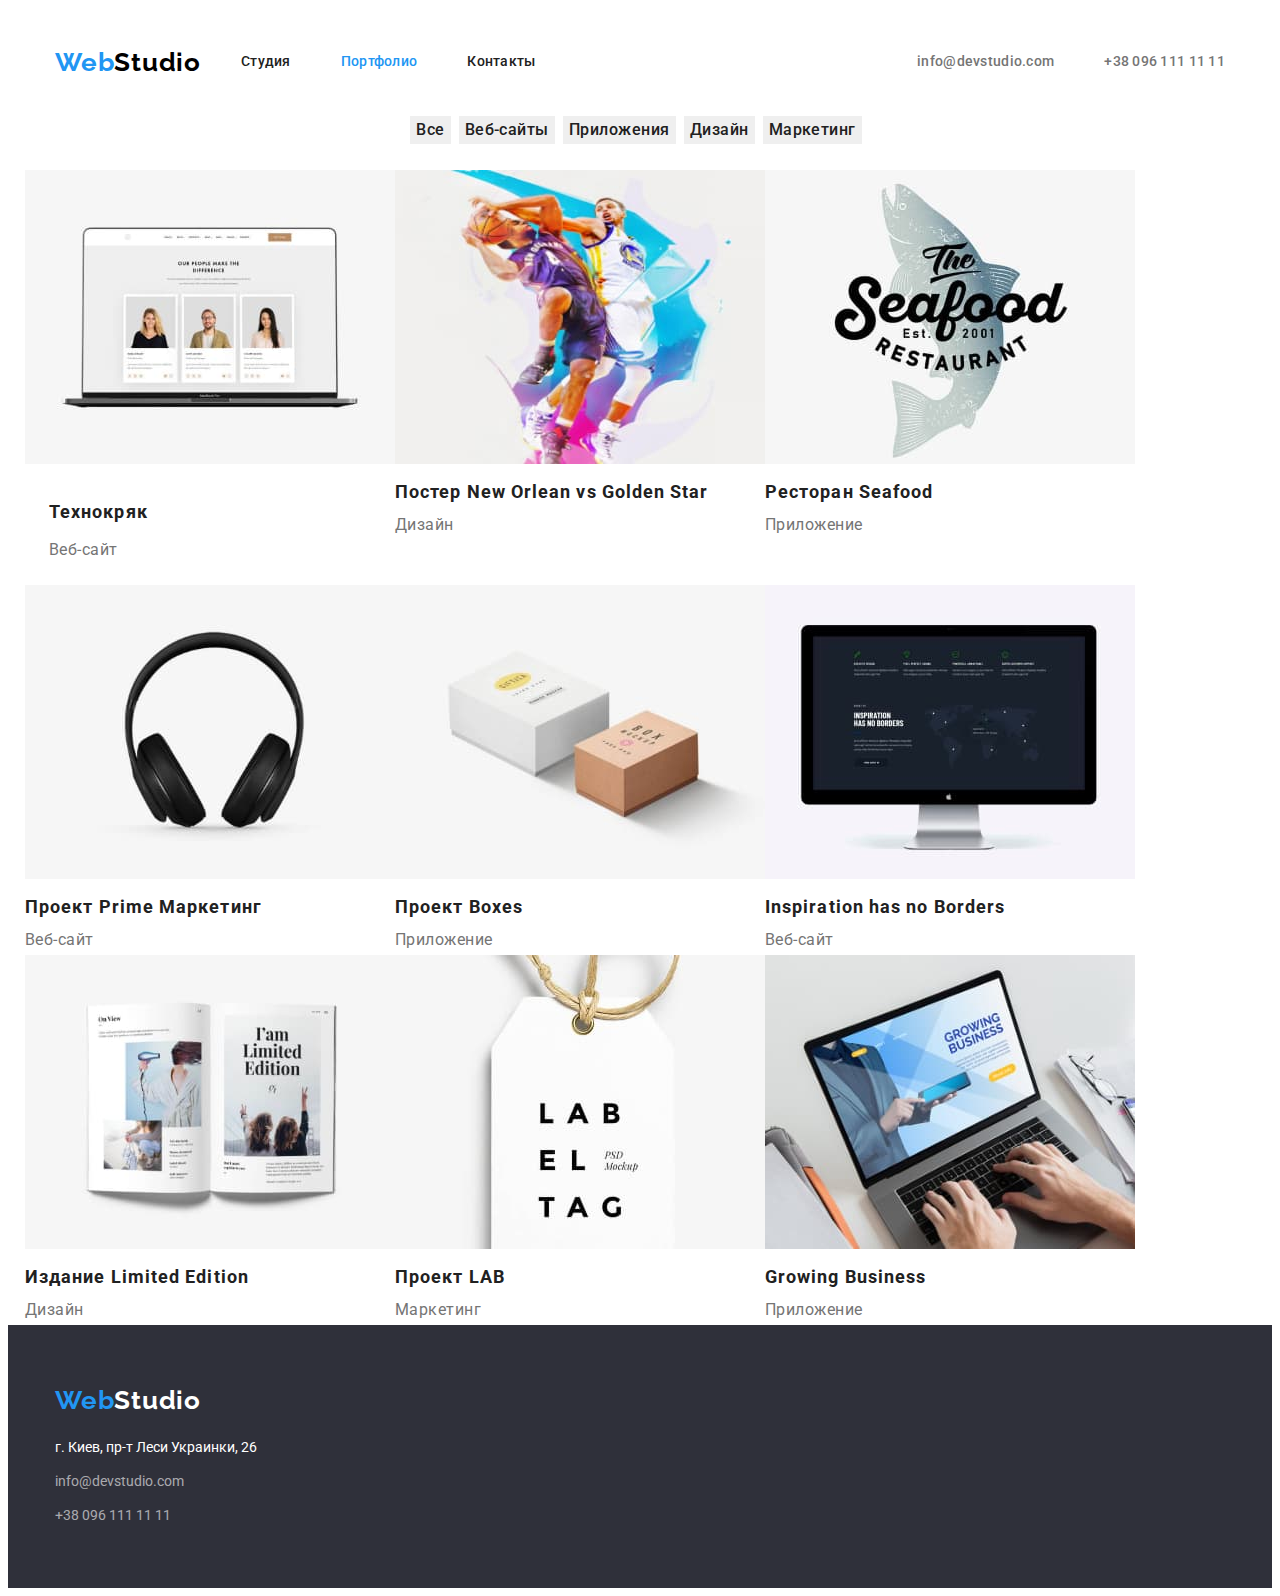
==== portfolio.html @ 3d4d3a55 "#3" ====
<!DOCTYPE html>
<html lang="ru">
  <head>
    <meta charset="UTF-8" />
    <meta http-equiv="X-UA-Compatible" content="IE=edge" />
    <meta name="viewport" content="width=device-width, initial-scale=1.0" />
    <title>Портфолио</title>
    <link
      rel="stylesheet"
      href="https://cdnjs.cloudflare.com/ajax/libs/modern-normalize/1.1.0/modern-normalize.min.css"
      integrity="sha512-wpPYUAdjBVSE4KJnH1VR1HeZfpl1ub8YT/NKx4PuQ5NmX2tKuGu6U/JRp5y+Y8XG2tV+wKQpNHVUX03MfMFn9Q=="
      crossorigin="anonymous"
      referrerpolicy="no-referrer"
    />
    <link rel="stylesheet" type="text/css" href="./css/styles.css" />
    <link
      href="https://fonts.googleapis.com/css2?family=Raleway:wght@700&family=Roboto:wght@400;500;700;900&display=swap"
      rel="stylesheet"
    />
    <link
      href="https://fonts.googleapis.com/css2?family=Raleway:wght@700&display=swap"
      rel="stylesheet"
    />
  </head>
  <body class="design-list body-fonts">
    <header class="roof">
      <div class="container f-lab">
        <a lang="en" class="logo" href="./index.html"
          >Web<span class="studio-black">Studio</span>
        </a>

        <nav class="site-nav">
          <ul class="design-nav">
            <li>
              <a class="design-nav-top link-hi" href="index.html">Студия</a>
            </li>
            <li class="current-link">
              <a class="design-nav-top link-hi" href="./portfolio.html"
                >Портфолио</a
              >
            </li>
            <li>
              <a class="design-nav-top link-hi" href="">Контакты</a>
            </li>
          </ul>
        </nav>
        <div class="site-nav-right">
          <ul class="f-lab">
            <li>
              <a href="mailto:info@devstudio.com">info@devstudio.com</a>
            </li>
            <li>
              <a class="site-nav-right-tel" href="tel:+380961111111"
                >+38 096 111 11 11</a
              >
            </li>
          </ul>
        </div>
      </div>
    </header>
    <main>
      <h1 hidden>Портфолио</h1>
      <section>
        <h2 hidden>Каталог</h2>
        <ul class="btn-filters filters-position">
          <li>
            <button class="btn-dist" type="button">Все</button>
          </li>
          <li>
            <button class="btn-dist" type="button">Веб-сайты</button>
          </li>
          <li>
            <button class="btn-dist" type="button">Приложения</button>
          </li>
          <li>
            <button class="btn-dist" type="button">Дизайн</button>
          </li>
          <li>
            <button class="btn-dist" type="button">Маркетинг</button>
          </li>
        </ul>
        <div class="container">
          <ul class="portfolio-main portfolio-links portfolio-f-set">
            <li class="portfolio-f-item">
              <article class="card">
                <div class="card-thumb-design">
                  <a href=""
                    ><img
                      src="./images/imgkryak.jpg"
                      alt="Технокряк"
                      width="370"
                      height="294"
                    />
                  </a>
                </div>
                <div class="card-content">
                  <h3 class="card-head">Технокряк</h3>
                  <p class="card-about"><a href="">Веб-сайт</a></p>
                </div>
              </article>
            </li>
            <li class="portfolio-f-item">
              <a href=""
                ><img
                  src="./images/poster.jpg"
                  alt="Постер"
                  width="370"
                  height="294"
                />
              </a>
              <h3>Постер New Orlean vs Golden Star</h3>
              <p><a href="">Дизайн</a></p>
            </li>
            <li class="portfolio-f-item">
              <a href=""
                ><img
                  src="./images/restourant.jpg"
                  alt="Ресторан СиФуд"
                  width="370"
                  height="294"
                />
              </a>
              <h3>Ресторан Seafood</h3>
              <p><a href="">Приложение</a></p>
            </li>
            <li class="portfolio-f-item">
              <a href=""
                ><img
                  src="./images/prime.jpg"
                  alt="Проект прайм"
                  width="370"
                  height="294"
                />
              </a>
              <h3>Проект Prime Маркетинг</h3>
              <p><a href="">Веб-сайт</a></p>
            </li>
            <li class="portfolio-f-item">
              <a href=""
                ><img
                  src="./images/appboxes.jpg"
                  alt="Проект боксес"
                  width="370"
                  height="294"
                />
              </a>
              <h3>Проект Boxes</h3>
              <p><a href="">Приложение</a></p>
            </li>
            <li class="portfolio-f-item">
              <a href=""
                ><img
                  src="./images/website.jpg"
                  alt="Вебсайт"
                  width="370"
                  height="294"
                />
              </a>
              <h3>Inspiration has no Borders</h3>
              <p><a href="">Веб-сайт</a></p>
            </li>
            <li class="portfolio-f-item">
              <a href=""
                ><img
                  src="./images/designle.jpg"
                  alt="Издание"
                  width="370"
                  height="294"
                />
              </a>
              <h3>Издание Limited Edition</h3>
              <p><a href="">Дизайн</a></p>
            </li>
            <li class="portfolio-f-item">
              <a href=""
                ><img
                  src="./images/lab.jpg"
                  alt="Проект лаб"
                  width="370"
                  height="294"
                />
              </a>
              <h3>Проект LAB</h3>
              <p><a href="">Маркетинг</a></p>
            </li>
            <li class="portfolio-f-item">
              <a href=""
                ><img
                  src="./images/grow.jpg"
                  alt="Приложение"
                  width="370"
                  height="294"
                />
              </a>
              <h3>Growing Business</h3>
              <p><a href="">Приложение</a></p>
            </li>
          </ul>
        </div>
      </section>
    </main>
    <footer class="footer">
      <div class="container">
        <div class="logo-f" lang="en">
          <a class="logo" href="./index.html"
            >Web<span class="studio-white">Studio</span></a
          >
        </div>
        <div class="adress-link">
          <address>
            <a href="" target="_blank" rel="noopener noreferrer"
              >г. Киев, пр-т Леси Украинки, 26</a
            >
          </address>
          <div class="email-tel">
            <a href="mailto:info@devstudio.com">info@devstudio.com</a>
            <a href="tel:+380961111111">+38 096 111 11 11</a>
          </div>
        </div>
      </div>
    </footer>
  </body>
</html>
---- css/styles.css ----
/*Var*/
:root{--b-color: #2196F3;
--f-color: #2F303A;
--gr-color: #757575;
--indent: 30px;}
/*common*/
/*сброс стилей*/

*,
*::before,
*::after {
box-sizing: border-box;}
    h1,
    h2,
    h3,
    h4,
    p
    {margin: 0;}
    
.img{display:block;
max-width:100%;
height: auto;}

.container {
    
    width: 1200px;
    
    padding-left: 15px;
    padding-right: 15px;
    margin: 0 auto;
}


/*.section-wide-footer{
    display:block;
    margin-top: 0;
    margin-bottom: 0;
    width: 1600px;
background-color: var (--f-color);
}*/

.visually-hidden {
position: absolute;
width: 1px;
height: 1px;
margin: -1px;
border: 0;
padding: 0;
white-space: nowrap;
clip-path: inset(100%);
clip: rect(0 0 0 0);
overflow: hidden;
    }

/*Main*/
.f-lab{
    display:flex;
    margin: 0 auto;
    align-items: center;
}

.roof {
    background: #FFFFFF;
    font-family: Roboto;
    font-size: 14px;
    font-weight: 500;
    line-height: 1.14;
    letter-spacing: 0.02em;
    text-align: left; /*?*/
    
}

.design-list li {
    margin: 0;
    padding: 0;
    list-style-type: none;
}
.design-nav{
    display:flex;
    
    }
.design-nav-top {
    margin-right: 50px;
    margin-bottom: 0px;
} 
.design-nav-top a:last-child {
    margin-right: 0px;}

.link-hi{
    display:block;
    padding-top: 32px;
    padding-bottom: 32px;
}
.site-nav a {

    color: #212121;
    text-decoration: none;
}

.site-nav a:hover,
.site-nav a:focus {
    color: var(--b-color);
    text-decoration: none;
}


.site-nav-right a {
    color: var(--gr-color);
    text-decoration: none;
}

.site-nav-right a:hover,
.site-nav-right a:focus {
    color: #2196F3;
    text-decoration: none;
}

.site-nav-right{
margin-left: auto;
margin-right: 0;
}/*?*/
.site-nav-right-tel{
    margin-left:50px;
}
.current-link a {
    color: var(--b-color);
}

.site-nav {
    display: flex;
    }

.logo {
    
    
    margin-right: 0;
    margin-left: 0;

    text-decoration: none;
    font-family: 'Raleway';
    font-style: normal;
    font-weight: 700;
    font-size: 26px;
    line-height: 1.19;
    letter-spacing: 0.03em;
    color: #2196F3;
}

.studio-black {
    color: #000;
}

.studio-white {
    color: #ffffff;
}

.body-fonts {
    font-family: 'Roboto';
    font-weight: 400;
    color: var(--gr-color);
}

.hero {
    display:block;
    margin-top: 0 auto;
    margin-bottom: 0 auto;
    width: 1600px;
    background-color: var(--f-color);
    
    color: #FFFFFF;
    font-style: normal;
    font-weight: 900;
    font-size: 44px;
    line-height: 1.36;
    text-align: center;
    letter-spacing: 0.06em;
    text-transform: uppercase
    }

.btn {
    
    margin-top: 0;
    margin-bottom: 0;
    min-width: 200px;
    height: 50px;
    box-shadow: 0px 4px 4px rgba(0, 0, 0, 0.15);
    border-radius: 4px;
    padding: 10px 32px;
    border-color: transparent;

    background-color: var(--b-color);
    font-family: 'Roboto';
    font-style: normal;
    font-weight: 700;
    font-size: 16px;
    line-height: 1.88;
    align-items: center;
    text-align: center;
    
    letter-spacing: 0.06em;
    color: #FFFFFF;
    
}


.benefits-f{
    display:flex;
    padding-left: 0;
    padding-top:94px;
    justify-content:space-between;
}
.benefits.item{
    margin-left:0;
    margin-right:30px;
}
.benefits h3 {
    color: #212121;
    font-style: normal;
    font-weight: 700;
    font-size: 14px;
    line-height: 1.14;
    letter-spacing: 0.03em;
    text-transform: uppercase;
}

.benefits-main p {
    font-style: normal;
    font-size: 14px;
    line-height: 1.71;
    letter-spacing: 0.03em;
    color: var(--gr-color);
}
.prgrf {
    margin-left: 0;
    display: block;
    width: 270px;}
    





/*setka*/
/*.work-list{
    --items:3;
    --indent:30px;
}
.work-f{
    display: flex;
    flex-wrap: wrap;
    margin: calc (-1 * var (--indent) / 2);
}
.work-f-item{
    flex-basis: calc (100% - var (--indent) * var (--items) / var (--items));
    margin: calc (var (--indent) / 2);

}*/
.work-f{display:flex;

padding-bottom: 94px;
border-bottom: 1px solid #E5E5E5;;
}
.work-f-item{
 margin-right: 30px;
}
.work-f:last-child {
    margin-right: 0;
}
.work2 {
    display:block;
    padding-top:94px;
    padding-bottom: 50px;
    margin-left: 0 auto;
    margin-right: 0 auto;
    
    
    
    
    font-style: normal;
    font-weight: 700;
    font-size: 36px;
    line-height: 1.16;
    text-align: center;
    letter-spacing: 0.03em;
    color: #212121;
}

.work3 h3 {
    font-style: normal;
    font-weight: 500;
    font-size: 16px;
    line-height: 1.19;
    text-align: center;
    letter-spacing: 0.03em;
    color: #212121;
}
.personal-hdr{
    display: block;
        padding-top: 94px;
        padding-bottom: 50px;
        min-width: 264px;
        margin-left: auto;
        margin-right: auto;
}
.personal{
    display:flex;
    padding-left: 0;
    padding-right: 30px;
    padding-bottom: 94px;
    margin:0;
}
.personal-item{
    display:block;
    padding-bottom: 108;
    
        background: #FFFFFF;
        /* material shadow v1 */
    
        box-shadow: 0px 1px 3px rgba(0, 0, 0, 0.12), 0px 1px 1px rgba(0, 0, 0, 0.14), 0px 2px 1px rgba(0, 0, 0, 0.2);
        border-radius: 0px 0px 4px 4px;
}
.personal-item:not(:last-child){
    margin-right: 30px;
}
.personal-name{
    display:block;
    
    padding-bottom: 10px;
    padding-left: auto;
    padding-right: auto;
}
.personal-position{
    display: block;
        
        padding-bottom: 30px;
        padding-left: auto;
        padding-right: auto;
}
.personal-img{
    display:block;
padding-bottom: 30px;
}
.position p {
    font-style: normal;
    font-size: 16px;
    line-height: 1.19;
    text-align: center;
    letter-spacing: 0.03em;
    color: var(--gr-color);
}

.footer {

    background-color: var(--f-color);
}
.design-footer{
    display:block;
}
.logo-f{
    padding-top: 60px;
    padding-bottom: 20px;
}
.adress-link a {
    display: block;
    padding-bottom: 10px;


    color: #FFFFFF;
    text-decoration: none;
    font-family: 'Roboto';
    font-style: normal;
    font-size: 14px;
    line-height: 1.71;
}
.adress-link a:nth-child(2){
    padding-bottom: 60px;
}

.adress-link a:hover {
    color: var(--b-color);
}

.email-tel a {
    color: rgba(255, 255, 255, 0.6);
}

/*Portfolio*/
/*Filters*/
.filters-position{
    display:flex;
    justify-content:center;
    margin:0;
    padding:0;
    padding-bottom: 56px;
}
.filters-position:last-child{
    margin-right:0;
}
.btn-dist{
    margin-right: 8px;
margin-bottom: 0px;
}
.btn-filters button {
    color: #212121;
    font-family: 'Roboto';
    font-style: normal;
    font-weight: 500;
    font-size: 16px;
    line-height: 1.62;
    text-align: center;
    letter-spacing: 0.03em;
    text-decoration: none;
    border: none;
}

.btn-filters button:hover,
.btn-filters a:focus {
    background-color: var(--b-color);
    color: #ffffff;
    cursor: pointer;
}

/*.portfolio-f-set{
    --items: 3;
    --indent: 30px;
    display:flex;
    flex-wrap: wrap;
    margin: calc (-1 * var (--indent) / 2);
    
}
.portfolio-f-item{
    flex-basis: calc (100% - var (--indent) * var (--items) / var (--items));
    margin: calc (var (--indent) / 2);

}*/
.portfolio-f-set{
    --indent: 30px;
    padding: 0;
    margin: 0;
    display: flex;
    list-style: none;
    flex-wrap: wrap;
    margin-left: calc(-1 * var(--indent));
margin-top: calc(-1 * var(--indent));}

.portfolio-f-item{
    margin-left: var(--indent);
    margin-top: var(--indent);
    flex-basis: calc(100% / 3 - var(--indent));
}

.portfolio-main h3 {
    font-family: 'Roboto';
    font-style: normal;
    font-weight: 700;
    font-size: 18px;
    line-height: 2.0;
    letter-spacing: 0.06em;
    color: #212121;
}

.portfolio-links a {
    font-family: 'Roboto';
    font-style: normal;
    font-size: 16px;
    line-height: 1.875;
    letter-spacing: 0.03em;
    text-decoration: none;
    color: var(--gr-color);
}
.card {}

.card-thumb-design {}

.card-content {
    padding: 20px 24px;
}

.card-head {}

.card-about {
    margin-top: 5px;
}
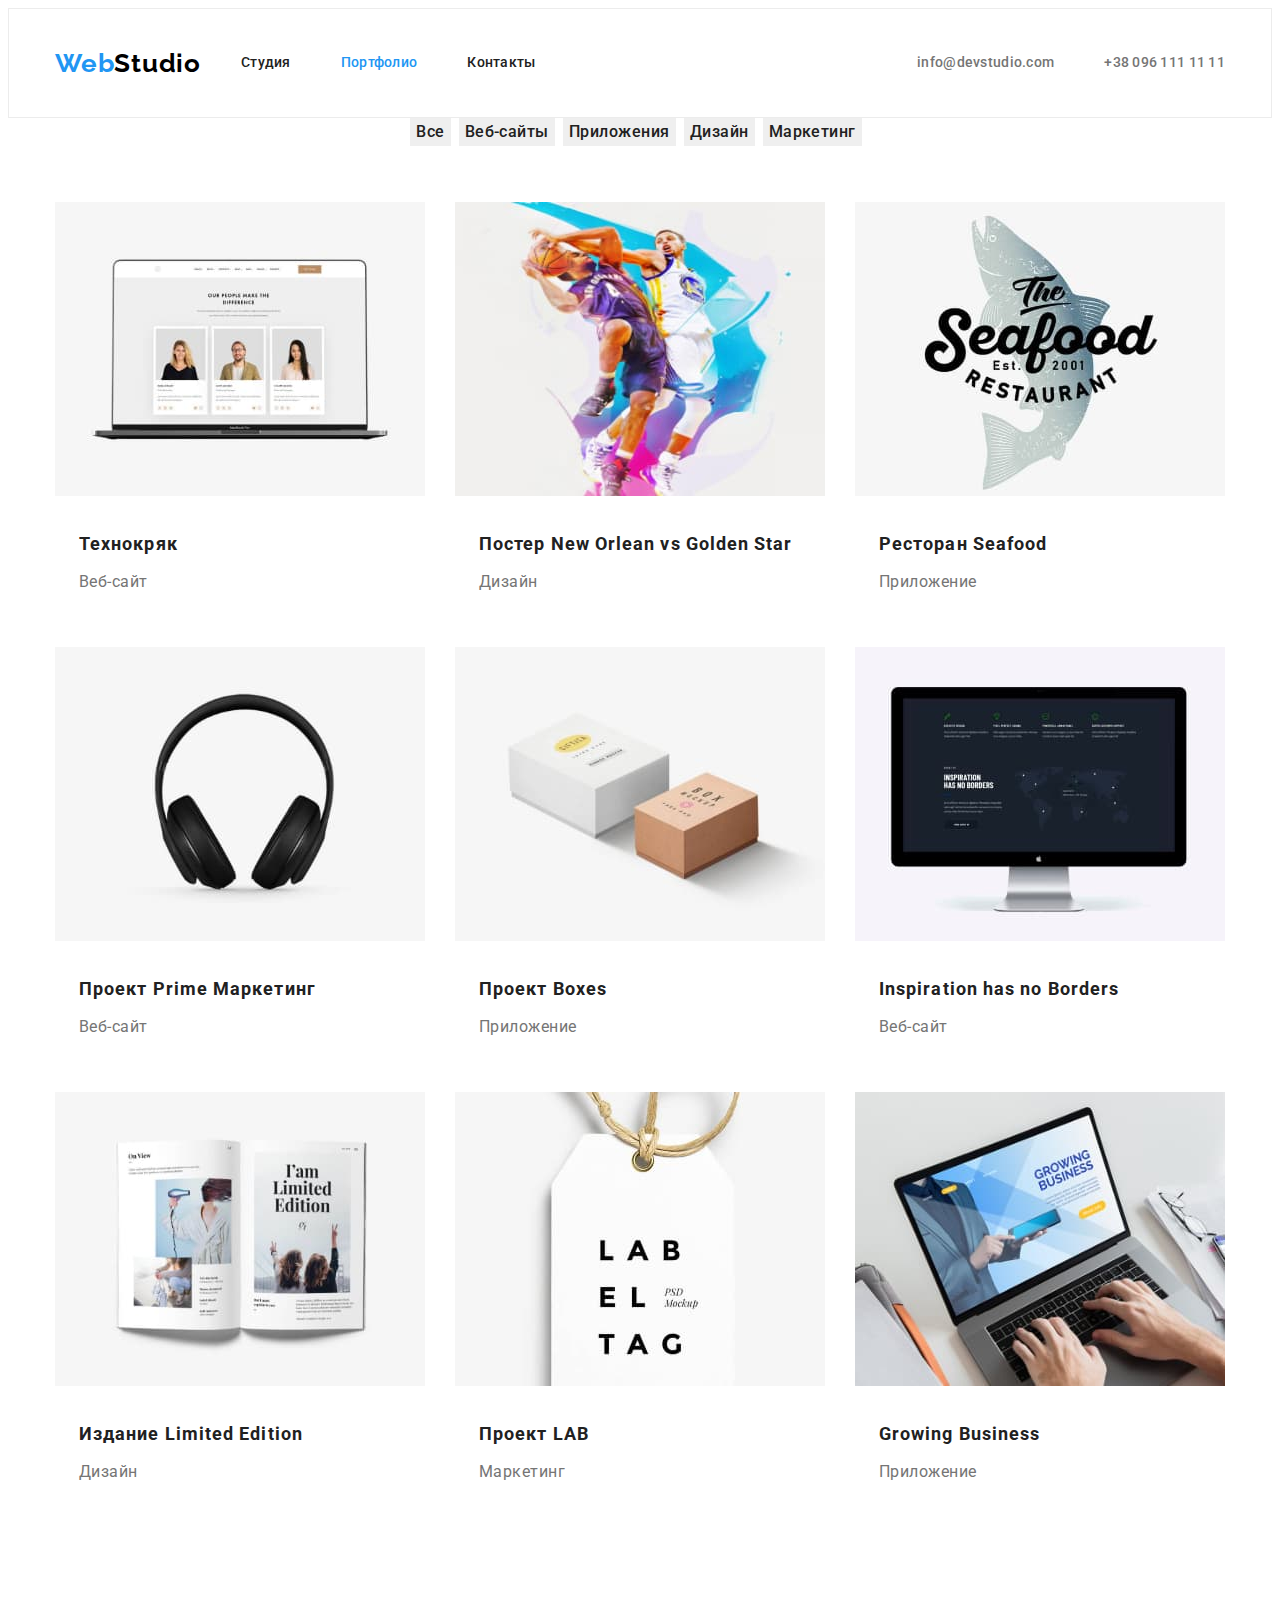
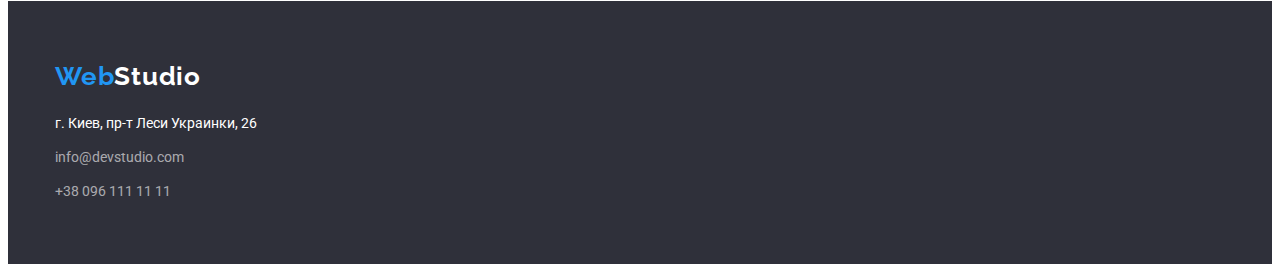
==== commit 987d86e1: "#3 доробити" ====
--- a/portfolio.html
+++ b/portfolio.html
@@ -99,101 +99,151 @@
                 </div>
               </article>
             </li>
-            <li class="portfolio-f-item">
-              <a href=""
-                ><img
-                  src="./images/poster.jpg"
-                  alt="Постер"
-                  width="370"
-                  height="294"
-                />
-              </a>
-              <h3>Постер New Orlean vs Golden Star</h3>
-              <p><a href="">Дизайн</a></p>
-            </li>
-            <li class="portfolio-f-item">
-              <a href=""
-                ><img
-                  src="./images/restourant.jpg"
-                  alt="Ресторан СиФуд"
-                  width="370"
-                  height="294"
-                />
-              </a>
-              <h3>Ресторан Seafood</h3>
-              <p><a href="">Приложение</a></p>
-            </li>
-            <li class="portfolio-f-item">
-              <a href=""
-                ><img
-                  src="./images/prime.jpg"
-                  alt="Проект прайм"
-                  width="370"
-                  height="294"
-                />
-              </a>
-              <h3>Проект Prime Маркетинг</h3>
-              <p><a href="">Веб-сайт</a></p>
-            </li>
-            <li class="portfolio-f-item">
-              <a href=""
-                ><img
-                  src="./images/appboxes.jpg"
-                  alt="Проект боксес"
-                  width="370"
-                  height="294"
-                />
-              </a>
-              <h3>Проект Boxes</h3>
-              <p><a href="">Приложение</a></p>
-            </li>
-            <li class="portfolio-f-item">
-              <a href=""
-                ><img
-                  src="./images/website.jpg"
-                  alt="Вебсайт"
-                  width="370"
-                  height="294"
-                />
-              </a>
-              <h3>Inspiration has no Borders</h3>
-              <p><a href="">Веб-сайт</a></p>
-            </li>
-            <li class="portfolio-f-item">
-              <a href=""
-                ><img
-                  src="./images/designle.jpg"
-                  alt="Издание"
-                  width="370"
-                  height="294"
-                />
-              </a>
-              <h3>Издание Limited Edition</h3>
-              <p><a href="">Дизайн</a></p>
-            </li>
-            <li class="portfolio-f-item">
-              <a href=""
-                ><img
-                  src="./images/lab.jpg"
-                  alt="Проект лаб"
-                  width="370"
-                  height="294"
-                />
-              </a>
-              <h3>Проект LAB</h3>
-              <p><a href="">Маркетинг</a></p>
-            </li>
-            <li class="portfolio-f-item">
-              <a href=""
-                ><img
-                  src="./images/grow.jpg"
-                  alt="Приложение"
-                  width="370"
-                  height="294"
-                />
-              </a>
-              <h3>Growing Business</h3>
-              <p><a href="">Приложение</a></p>
+
+            <li class="portfolio-f-item">
+              <article class="card">
+                <div class="card-thumb-design">
+                  <a href=""
+                    ><img
+                      src="./images/poster.jpg"
+                      alt="Постер"
+                      width="370"
+                      height="294"
+                    />
+                  </a>
+                </div>
+                <div class="card-content">
+                  <h3 class="card-head">Постер New Orlean vs Golden Star</h3>
+                  <p class="card-about"><a href="">Дизайн</a></p>
+                </div>
+              </article>
+            </li>
+            <li class="portfolio-f-item">
+              <article class="card">
+                <div class="card-thumb-design">
+                  <a href=""
+                    ><img
+                      src="./images/restourant.jpg"
+                      alt="Ресторан СиФуд"
+                      width="370"
+                      height="294"
+                    />
+                  </a>
+                </div>
+                <div class="card-content">
+                  <h3 class="card-head">Ресторан Seafood</h3>
+                  <p class="card-about"><a href="">Приложение</a></p>
+                </div>
+              </article>
+            </li>
+            <li class="portfolio-f-item">
+              <article class="card">
+                <div class="card-thumb-design">
+                  <a href=""
+                    ><img
+                      src="./images/prime.jpg"
+                      alt="Проект прайм"
+                      width="370"
+                      height="294"
+                    />
+                  </a>
+                </div>
+                <div class="card-content">
+                  <h3 class="card-head">Проект Prime Маркетинг</h3>
+                  <p class="card-about"><a href="">Веб-сайт</a></p>
+                </div>
+              </article>
+            </li>
+            <li class="portfolio-f-item">
+              <article class="card">
+                <div class="card-thumb-design">
+                  <a href=""
+                    ><img
+                      src="./images/appboxes.jpg"
+                      alt="Проект боксес"
+                      width="370"
+                      height="294"
+                    />
+                  </a>
+                </div>
+                <div class="card-content">
+                  <h3 class="card-head">Проект Boxes</h3>
+                  <p class="card-about"><a href="">Приложение</a></p>
+                </div>
+              </article>
+            </li>
+
+            <li class="portfolio-f-item">
+              <article class="card">
+                <div class="card-thumb-design">
+                  <a href=""
+                    ><img
+                      src="./images/website.jpg"
+                      alt="Вебсайт"
+                      width="370"
+                      height="294"
+                    />
+                  </a>
+                </div>
+                <div class="card-content">
+                  <h3 class="card-head">Inspiration has no Borders</h3>
+                  <p class="card-about"><a href="">Веб-сайт</a></p>
+                </div>
+              </article>
+            </li>
+            <li class="portfolio-f-item">
+              <article class="card">
+                <div class="card-thumb-design">
+                  <a href=""
+                    ><img
+                      src="./images/designle.jpg"
+                      alt="Издание"
+                      width="370"
+                      height="294"
+                    />
+                  </a>
+                </div>
+                <div class="card-content">
+                  <h3 class="card-head">Издание Limited Edition</h3>
+                  <p class="card-about"><a href="">Дизайн</a></p>
+                </div>
+              </article>
+            </li>
+            <li class="portfolio-f-item">
+              <article class="card">
+                <div class="card-thumb-design">
+                  <a href=""
+                    ><img
+                      src="./images/lab.jpg"
+                      alt="Проект лаб"
+                      width="370"
+                      height="294"
+                    />
+                  </a>
+                </div>
+                <div class="card-content">
+                  <h3 class="card-head">Проект LAB</h3>
+                  <p class="card-about"><a href="">Маркетинг</a></p>
+                </div>
+              </article>
+            </li>
+            <li class="portfolio-f-item">
+              <article class="card">
+                <div class="card-thumb-design">
+                  <a href=""
+                    ><img
+                      src="./images/grow.jpg"
+                      alt="Приложение"
+                      width="370"
+                      height="294"
+                    />
+                  </a>
+                </div>
+                <div class="card-content">
+                  <h3 class="card-head">Growing Business</h3>
+                  <p class="card-about"><a href="">Приложение</a></p>
+                </div>
+              </article>
             </li>
           </ul>
         </div>
--- a/css/styles.css
+++ b/css/styles.css
@@ -10,6 +10,7 @@
 *::before,
 *::after {
 box-sizing: border-box;}
+
     h1,
     h2,
     h3,
@@ -17,27 +18,21 @@
     p
     {margin: 0;}
     
-.img{display:block;
-max-width:100%;
-height: auto;}
+.img{
+    display:block;
+    max-width:100%;
+    height: auto;}
 
 .container {
-    
     width: 1200px;
-    
     padding-left: 15px;
     padding-right: 15px;
     margin: 0 auto;
 }
-
-
-/*.section-wide-footer{
-    display:block;
-    margin-top: 0;
-    margin-bottom: 0;
-    width: 1600px;
-background-color: var (--f-color);
-}*/
+.section{
+    display: block;
+    padding-top: 0;
+    padding-bottom: 0;}
 
 .visually-hidden {
 position: absolute;
@@ -56,7 +51,7 @@
 .f-lab{
     display:flex;
     margin: 0 auto;
-    align-items: center;
+    align-items:center;
 }
 
 .roof {
@@ -67,7 +62,7 @@
     line-height: 1.14;
     letter-spacing: 0.02em;
     text-align: left; /*?*/
-    
+    border: 1px solid #ECECEC;
 }
 
 .design-list li {
@@ -77,7 +72,6 @@
 }
 .design-nav{
     display:flex;
-    
     }
 .design-nav-top {
     margin-right: 50px;
@@ -128,6 +122,7 @@
 
 .site-nav {
     display: flex;
+    
     }
 
 .logo {
@@ -159,11 +154,18 @@
     font-weight: 400;
     color: var(--gr-color);
 }
-
+.head-hero{
+    font-family: 'Roboto';
+        font-style: normal;
+        font-weight: 900;
+        font-size: 44px;
+        line-height: 1.36;
+}
 .hero {
-    display:block;
-    margin-top: 0 auto;
-    margin-bottom: 0 auto;
+    
+    padding-top: 200px;
+    padding-bottom: 30px;
+    
     width: 1600px;
     background-color: var(--f-color);
     
@@ -178,9 +180,11 @@
     }
 
 .btn {
-    
+    display: block;
     margin-top: 0;
     margin-bottom: 0;
+    margin-left: auto;
+    margin-right: auto;
     min-width: 200px;
     height: 50px;
     box-shadow: 0px 4px 4px rgba(0, 0, 0, 0.15);
@@ -234,7 +238,17 @@
     margin-left: 0;
     display: block;
     width: 270px;}
-    
+ 
+        .visually-hidden {
+            position: absolute;
+            width: 1px;
+            height: 1px;
+            margin: -1px;
+            padding: 0;
+            overflow: hidden;
+            border: 0;
+            clip: rect(0 0 0 0);
+        }
 
 
 
@@ -255,13 +269,15 @@
     margin: calc (var (--indent) / 2);
 
 }*/
-.work-f{display:flex;
-
+.work-f{
+display:flex;
+padding-left: 0;
 padding-bottom: 94px;
-border-bottom: 1px solid #E5E5E5;;
+
 }
 .work-f-item{
- margin-right: 30px;
+margin-left: 0;
+margin-right: 30px;
 }
 .work-f:last-child {
     margin-right: 0;
@@ -270,11 +286,8 @@
     display:block;
     padding-top:94px;
     padding-bottom: 50px;
-    margin-left: 0 auto;
-    margin-right: 0 auto;
-    
-    
-    
+    padding-left:auto;
+    padding-right:auto;
     
     font-style: normal;
     font-weight: 700;
@@ -285,6 +298,7 @@
     color: #212121;
 }
 
+
 .work3 h3 {
     font-style: normal;
     font-weight: 500;
@@ -294,13 +308,18 @@
     letter-spacing: 0.03em;
     color: #212121;
 }
+.back {
+    background-color: #F5F4FA;
+    width: 1170px;}
+    
+
 .personal-hdr{
     display: block;
-        padding-top: 94px;
-        padding-bottom: 50px;
-        min-width: 264px;
-        margin-left: auto;
-        margin-right: auto;
+    padding-top: 94px;
+    padding-bottom: 50px;
+    min-width: 264px;
+    margin-left: auto;
+    margin-right: auto;
 }
 .personal{
     display:flex;
@@ -312,12 +331,10 @@
 .personal-item{
     display:block;
     padding-bottom: 108;
-    
-        background: #FFFFFF;
-        /* material shadow v1 */
-    
-        box-shadow: 0px 1px 3px rgba(0, 0, 0, 0.12), 0px 1px 1px rgba(0, 0, 0, 0.14), 0px 2px 1px rgba(0, 0, 0, 0.2);
-        border-radius: 0px 0px 4px 4px;
+    background: #FFFFFF;
+    box-shadow: 0px 1px 3px rgba(0, 0, 0, 0.12), 0px 1px 1px rgba(0, 0, 0, 0.14), 0px 2px 1px rgba(0, 0, 0, 0.2);
+    border-radius: 0px 0px 4px 4px;
+    flex-basis: 270px;
 }
 .personal-item:not(:last-child){
     margin-right: 30px;
@@ -338,7 +355,7 @@
 }
 .personal-img{
     display:block;
-padding-bottom: 30px;
+    padding-bottom: 30px;
 }
 .position p {
     font-style: normal;
@@ -348,7 +365,6 @@
     letter-spacing: 0.03em;
     color: var(--gr-color);
 }
-
 .footer {
 
     background-color: var(--f-color);
@@ -433,6 +449,7 @@
     margin: calc (var (--indent) / 2);
 
 }*/
+
 .portfolio-f-set{
     --indent: 30px;
     padding: 0;
@@ -440,10 +457,11 @@
     display: flex;
     list-style: none;
     flex-wrap: wrap;
+    padding-bottom: 94px;
     margin-left: calc(-1 * var(--indent));
 margin-top: calc(-1 * var(--indent));}
 
-.portfolio-f-item{
+.portfolio-main .portfolio-f-item {
     margin-left: var(--indent);
     margin-top: var(--indent);
     flex-basis: calc(100% / 3 - var(--indent));
@@ -468,9 +486,6 @@
     text-decoration: none;
     color: var(--gr-color);
 }
-.card {}
-
-.card-thumb-design {}
 
 .card-content {
     padding: 20px 24px;
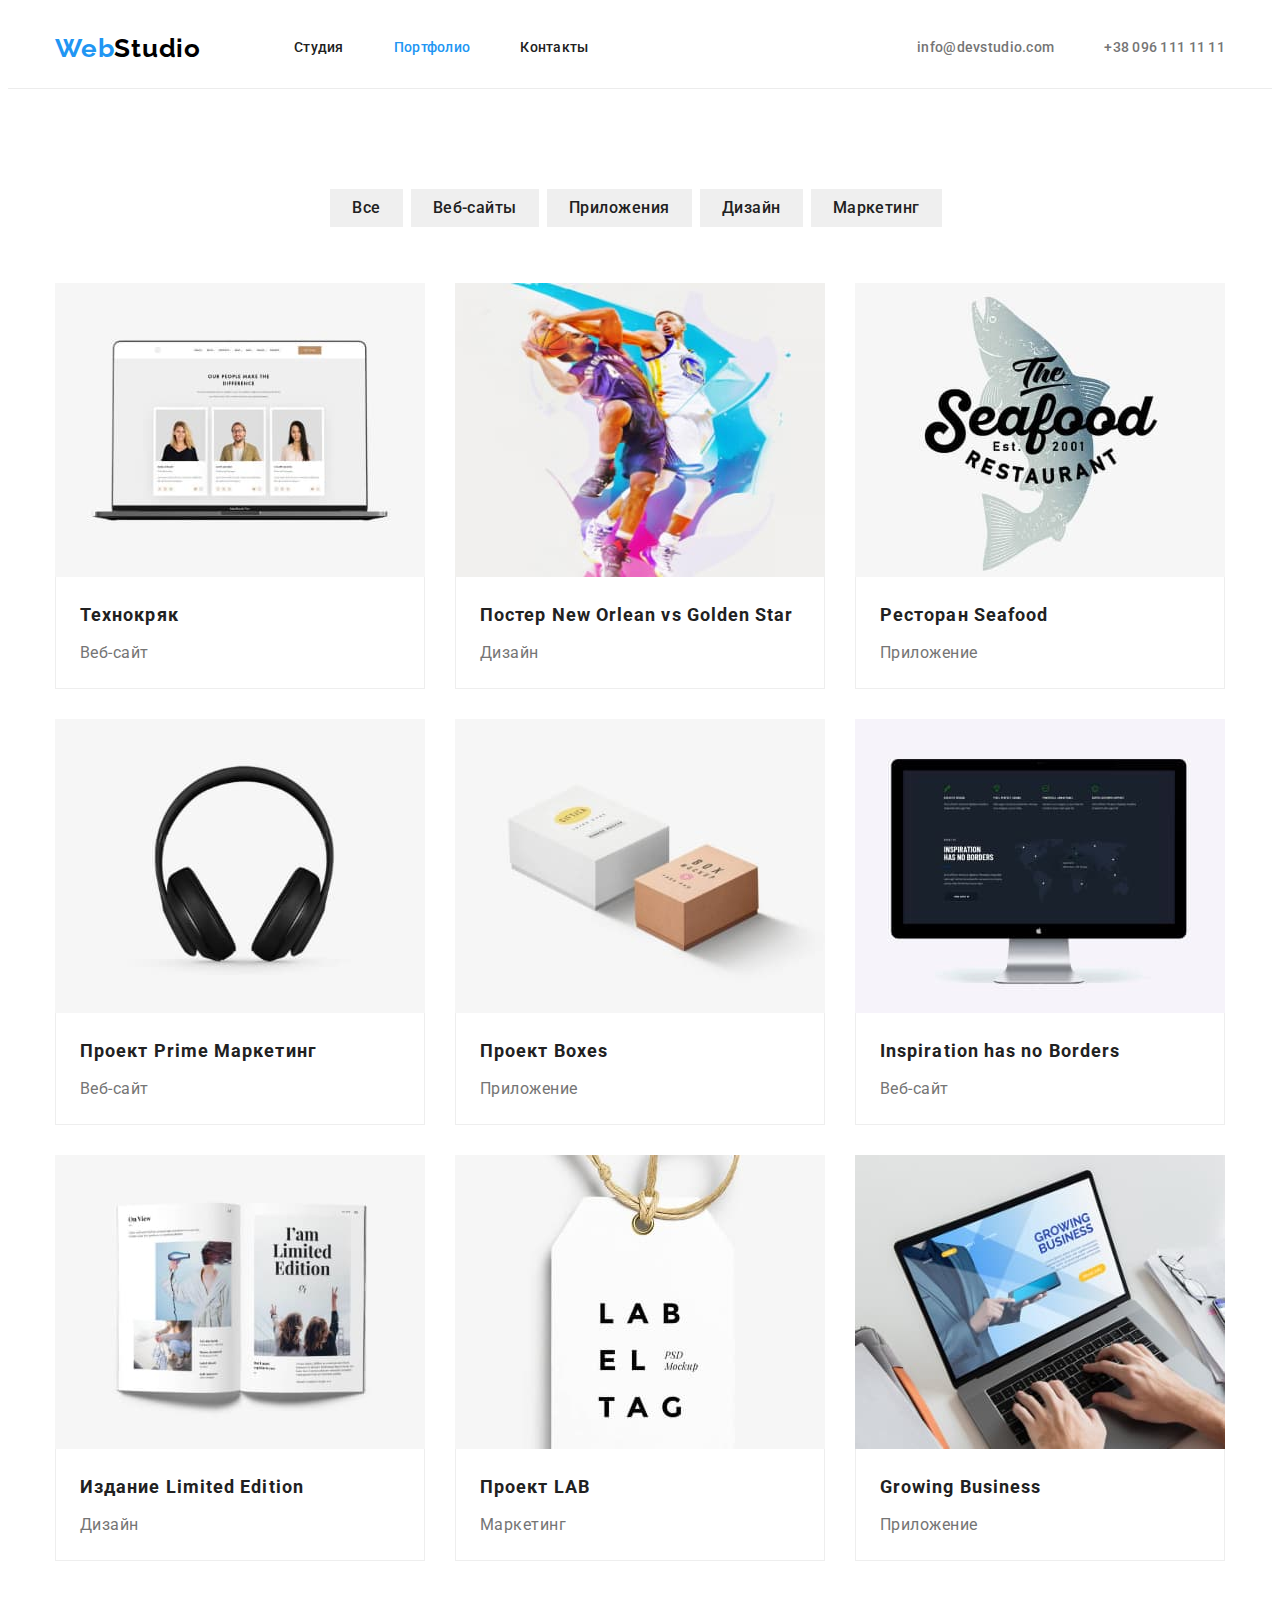
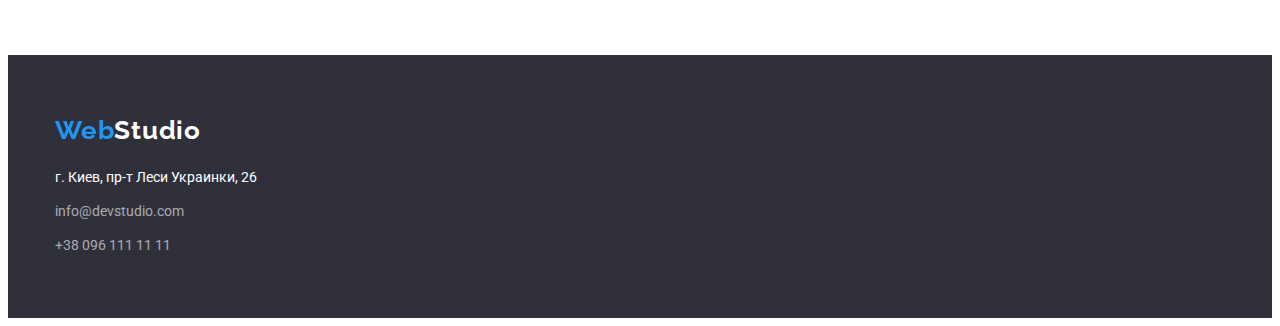
==== commit b4fc93c1: "version 22.06." ====
--- a/portfolio.html
+++ b/portfolio.html
@@ -31,16 +31,14 @@
 
         <nav class="site-nav">
           <ul class="design-nav">
-            <li>
-              <a class="design-nav-top link-hi" href="index.html">Студия</a>
-            </li>
-            <li class="current-link">
-              <a class="design-nav-top link-hi" href="./portfolio.html"
-                >Портфолио</a
-              >
-            </li>
-            <li>
-              <a class="design-nav-top link-hi" href="">Контакты</a>
+            <li class="item-link">
+              <a class="link-hi" href="index.html">Студия</a>
+            </li>
+            <li class="item-link current-link">
+              <a class="link-hi" href="./portfolio.html">Портфолио</a>
+            </li>
+            <li class="item-link">
+              <a class="link-hi" href="">Контакты</a>
             </li>
           </ul>
         </nav>
@@ -60,7 +58,7 @@
     </header>
     <main>
       <h1 hidden>Портфолио</h1>
-      <section>
+      <section class="section-portfolio">
         <h2 hidden>Каталог</h2>
         <ul class="btn-filters filters-position">
           <li>
@@ -86,6 +84,7 @@
                 <div class="card-thumb-design">
                   <a href=""
                     ><img
+                      class="img-card"
                       src="./images/imgkryak.jpg"
                       alt="Технокряк"
                       width="370"
@@ -105,6 +104,7 @@
                 <div class="card-thumb-design">
                   <a href=""
                     ><img
+                      class="img-card"
                       src="./images/poster.jpg"
                       alt="Постер"
                       width="370"
@@ -123,6 +123,7 @@
                 <div class="card-thumb-design">
                   <a href=""
                     ><img
+                      class="img-card"
                       src="./images/restourant.jpg"
                       alt="Ресторан СиФуд"
                       width="370"
@@ -141,6 +142,7 @@
                 <div class="card-thumb-design">
                   <a href=""
                     ><img
+                      class="img-card"
                       src="./images/prime.jpg"
                       alt="Проект прайм"
                       width="370"
@@ -159,6 +161,7 @@
                 <div class="card-thumb-design">
                   <a href=""
                     ><img
+                      class="img-card"
                       src="./images/appboxes.jpg"
                       alt="Проект боксес"
                       width="370"
@@ -178,6 +181,7 @@
                 <div class="card-thumb-design">
                   <a href=""
                     ><img
+                      class="img-card"
                       src="./images/website.jpg"
                       alt="Вебсайт"
                       width="370"
@@ -196,6 +200,7 @@
                 <div class="card-thumb-design">
                   <a href=""
                     ><img
+                      class="img-card"
                       src="./images/designle.jpg"
                       alt="Издание"
                       width="370"
@@ -214,6 +219,7 @@
                 <div class="card-thumb-design">
                   <a href=""
                     ><img
+                      class="img-card"
                       src="./images/lab.jpg"
                       alt="Проект лаб"
                       width="370"
@@ -230,8 +236,9 @@
             <li class="portfolio-f-item">
               <article class="card">
                 <div class="card-thumb-design">
-                  <a href=""
-                    ><img
+                  <a href="">
+                    <img
+                      class="img-card"
                       src="./images/grow.jpg"
                       alt="Приложение"
                       width="370"
--- a/css/styles.css
+++ b/css/styles.css
@@ -15,8 +15,10 @@
     h2,
     h3,
     h4,
-    p
-    {margin: 0;}
+    p,
+    ul
+    {margin: 0;
+    }
     
 .img{
     display:block;
@@ -62,7 +64,7 @@
     line-height: 1.14;
     letter-spacing: 0.02em;
     text-align: left; /*?*/
-    border: 1px solid #ECECEC;
+    border-bottom: 1px solid #ECECEC;
 }
 
 .design-list li {
@@ -72,16 +74,17 @@
 }
 .design-nav{
     display:flex;
+    margin:0;
+    padding-left:93px;
     }
-.design-nav-top {
-    margin-right: 50px;
-    margin-bottom: 0px;
-} 
-.design-nav-top a:last-child {
-    margin-right: 0px;}
+.design-nav>.item-link:not(:last-child){margin-right: 50px;}
+
+
+
 
 .link-hi{
     display:block;
+    
     padding-top: 32px;
     padding-bottom: 32px;
 }
@@ -156,17 +159,19 @@
 }
 .head-hero{
     font-family: 'Roboto';
-        font-style: normal;
-        font-weight: 900;
-        font-size: 44px;
-        line-height: 1.36;
+    font-style: normal;
+    font-weight: 900;
+    font-size: 44px;
+    line-height: 1.36;
+    width: 696px;
+    margin-left: auto;
+    margin-right: auto;
 }
 .hero {
-    
-    padding-top: 200px;
-    padding-bottom: 30px;
-    
-    width: 1600px;
+    display:block;
+    padding-top:200px;
+    padding-bottom:200px;
+    
     background-color: var(--f-color);
     
     color: #FFFFFF;
@@ -181,7 +186,7 @@
 
 .btn {
     display: block;
-    margin-top: 0;
+    margin-top:30px;
     margin-bottom: 0;
     margin-left: auto;
     margin-right: auto;
@@ -211,6 +216,7 @@
     display:flex;
     padding-left: 0;
     padding-top:94px;
+    padding-bottom: 94px;
     justify-content:space-between;
 }
 .benefits.item{
@@ -240,14 +246,14 @@
     width: 270px;}
  
         .visually-hidden {
-            position: absolute;
-            width: 1px;
-            height: 1px;
-            margin: -1px;
-            padding: 0;
-            overflow: hidden;
-            border: 0;
-            clip: rect(0 0 0 0);
+        position: absolute;
+        width: 1px;
+        height: 1px;
+        margin: -1px;
+        padding: 0;
+        overflow: hidden;
+        border: 0;
+        clip: rect(0 0 0 0);
         }
 
 
@@ -269,10 +275,18 @@
     margin: calc (var (--indent) / 2);
 
 }*/
+.section-work {
+    display: block;
+    padding-top: 27px;
+    padding-bottom: 94px;
+    margin:0;
+}
+
 .work-f{
 display:flex;
 padding-left: 0;
-padding-bottom: 94px;
+padding-bottom: 0px;
+padding-top: 0;
 
 }
 .work-f-item{
@@ -284,8 +298,8 @@
 }
 .work2 {
     display:block;
-    padding-top:94px;
-    padding-bottom: 50px;
+    padding-top:0;
+    margin-bottom: 50px;
     padding-left:auto;
     padding-right:auto;
     
@@ -312,25 +326,30 @@
     background-color: #F5F4FA;
     width: 1170px;}
     
-
+.section-staff{
+    display: block;
+    padding-top: 94px;
+    padding-bottom: 94px;
+    margin: 0;
+}
 .personal-hdr{
     display: block;
-    padding-top: 94px;
-    padding-bottom: 50px;
+    
+    margin-bottom: 50px;
     min-width: 264px;
     margin-left: auto;
     margin-right: auto;
 }
 .personal{
     display:flex;
-    padding-left: 0;
-    padding-right: 30px;
-    padding-bottom: 94px;
     margin:0;
+    padding: 0;
+    
+    
 }
 .personal-item{
     display:block;
-    padding-bottom: 108;
+    
     background: #FFFFFF;
     box-shadow: 0px 1px 3px rgba(0, 0, 0, 0.12), 0px 1px 1px rgba(0, 0, 0, 0.14), 0px 2px 1px rgba(0, 0, 0, 0.2);
     border-radius: 0px 0px 4px 4px;
@@ -349,9 +368,9 @@
 .personal-position{
     display: block;
         
-        padding-bottom: 30px;
-        padding-left: auto;
-        padding-right: auto;
+    padding-bottom: 30px;
+    padding-left: auto;
+    padding-right: auto;
 }
 .personal-img{
     display:block;
@@ -402,19 +421,27 @@
 
 /*Portfolio*/
 /*Filters*/
+.section-portfolio{
+    display: block;
+    padding-top: 100px;
+    padding-bottom: 94px;
+    margin: 0;
+}
 .filters-position{
     display:flex;
     justify-content:center;
     margin:0;
     padding:0;
     padding-bottom: 56px;
+    
 }
 .filters-position:last-child{
     margin-right:0;
 }
 .btn-dist{
     margin-right: 8px;
-margin-bottom: 0px;
+    margin-bottom: 0px;
+    padding:6px 22px;
 }
 .btn-filters button {
     color: #212121;
@@ -457,7 +484,7 @@
     display: flex;
     list-style: none;
     flex-wrap: wrap;
-    padding-bottom: 94px;
+    
     margin-left: calc(-1 * var(--indent));
 margin-top: calc(-1 * var(--indent));}
 
@@ -489,10 +516,12 @@
 
 .card-content {
     padding: 20px 24px;
-}
-
-.card-head {}
-
+    border: 1px solid #EEEEEE;
+    border-top:transparent;
+}
+.img-card{
+    display:block;
+}
 .card-about {
     margin-top: 5px;
 }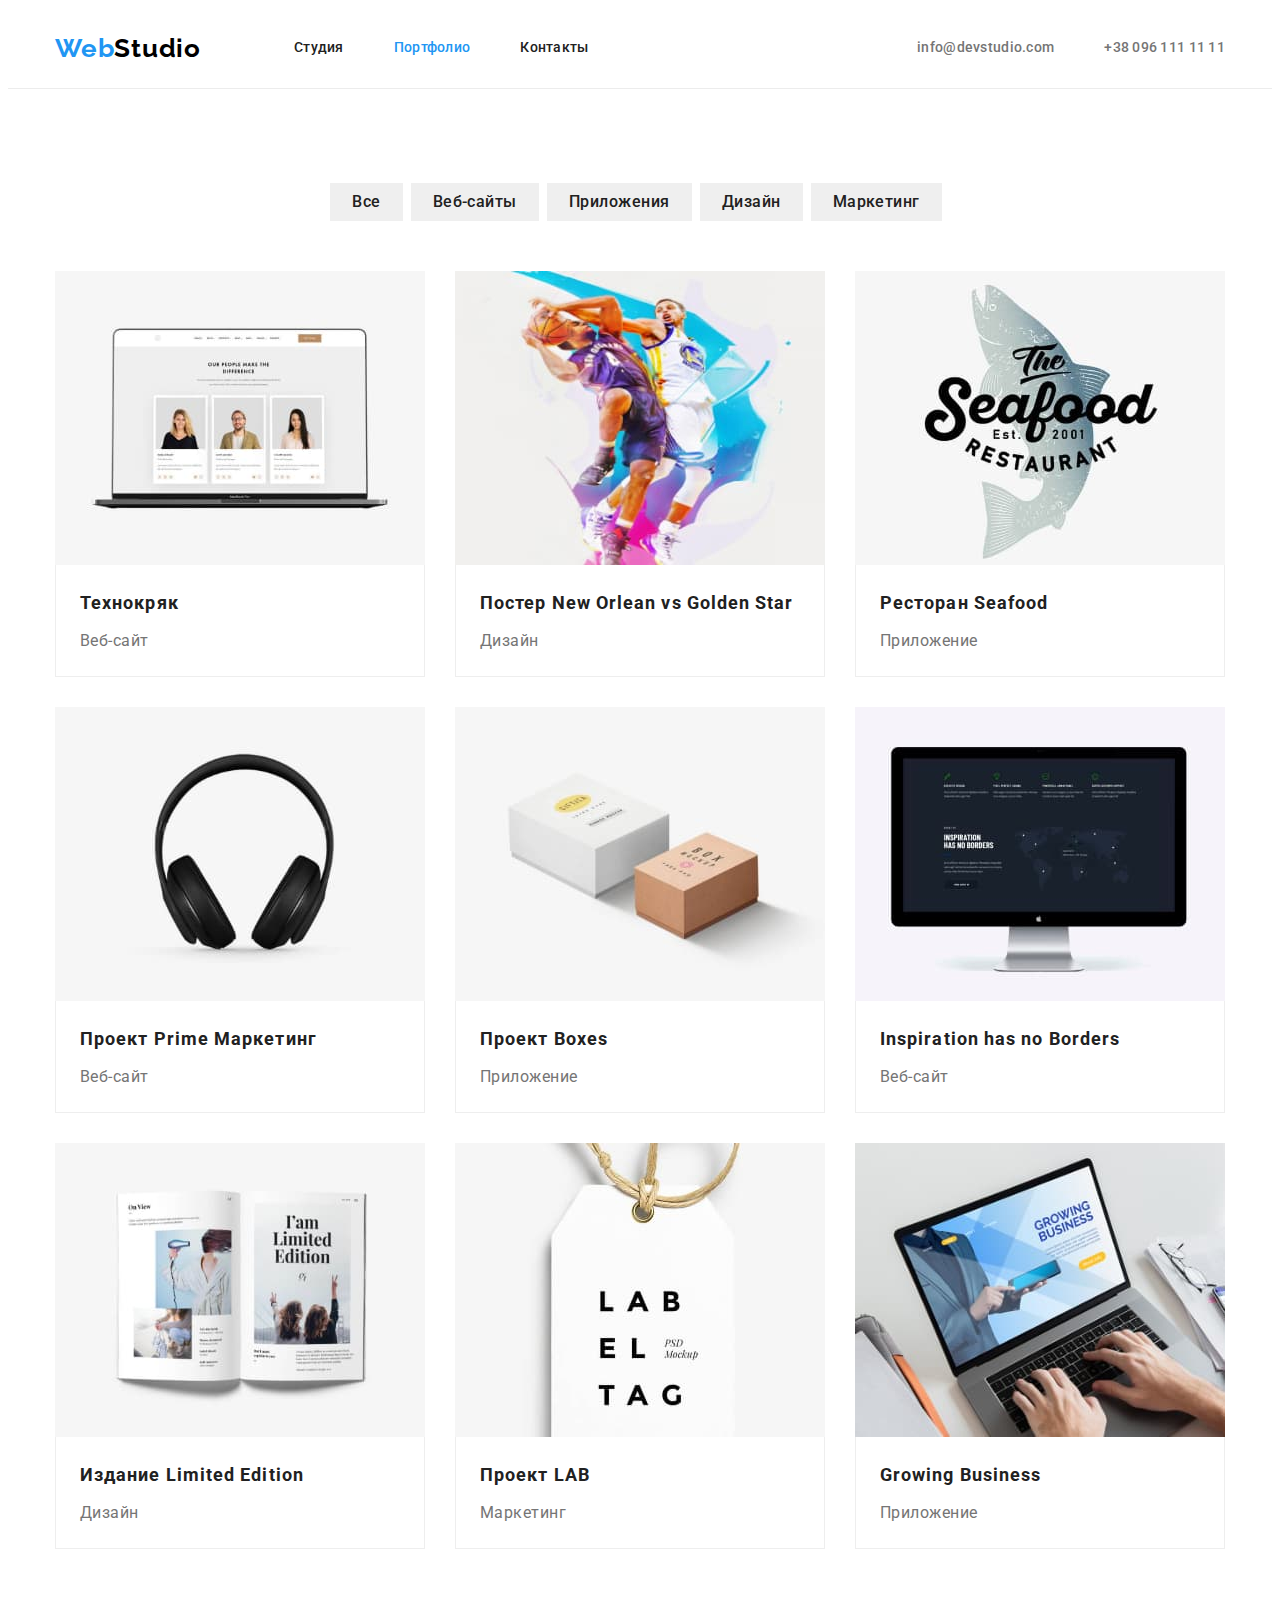
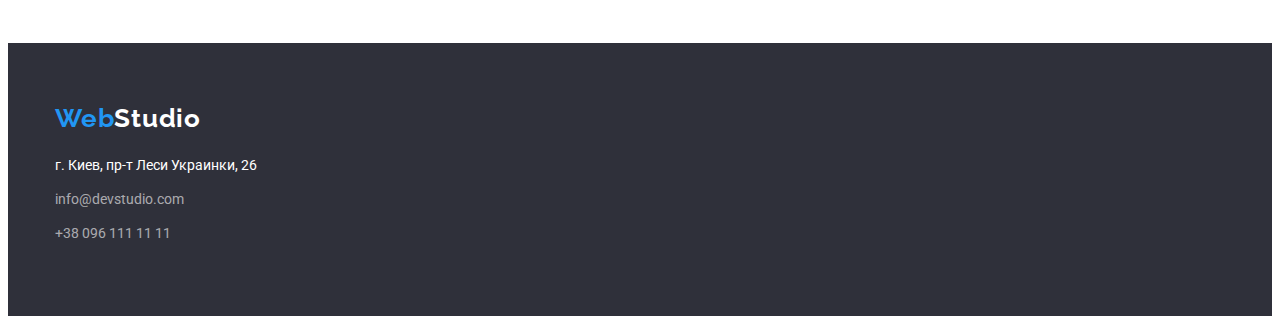
==== commit ab1878a5: "24/06/22 17-00" ====
--- a/portfolio.html
+++ b/portfolio.html
@@ -58,26 +58,27 @@
     </header>
     <main>
       <h1 hidden>Портфолио</h1>
-      <section class="section-portfolio">
-        <h2 hidden>Каталог</h2>
-        <ul class="btn-filters filters-position">
-          <li>
-            <button class="btn-dist" type="button">Все</button>
-          </li>
-          <li>
-            <button class="btn-dist" type="button">Веб-сайты</button>
-          </li>
-          <li>
-            <button class="btn-dist" type="button">Приложения</button>
-          </li>
-          <li>
-            <button class="btn-dist" type="button">Дизайн</button>
-          </li>
-          <li>
-            <button class="btn-dist" type="button">Маркетинг</button>
-          </li>
-        </ul>
+      <section class="section">
         <div class="container">
+          <h2 hidden>Каталог</h2>
+          <ul class="btn-filters filters-position">
+            <li>
+              <button class="btn-dist" type="button">Все</button>
+            </li>
+            <li>
+              <button class="btn-dist" type="button">Веб-сайты</button>
+            </li>
+            <li>
+              <button class="btn-dist" type="button">Приложения</button>
+            </li>
+            <li>
+              <button class="btn-dist" type="button">Дизайн</button>
+            </li>
+            <li>
+              <button class="btn-dist" type="button">Маркетинг</button>
+            </li>
+          </ul>
+
           <ul class="portfolio-main portfolio-links portfolio-f-set">
             <li class="portfolio-f-item">
               <article class="card">
--- a/css/styles.css
+++ b/css/styles.css
@@ -29,12 +29,15 @@
     width: 1200px;
     padding-left: 15px;
     padding-right: 15px;
-    margin: 0 auto;
+    margin-left: auto;
+    margin-right: auto;
 }
 .section{
-    display: block;
-    padding-top: 0;
-    padding-bottom: 0;}
+    
+    
+    padding-bottom: 94px;
+    padding-top:94px;
+}
 
 .visually-hidden {
 position: absolute;
@@ -167,8 +170,9 @@
     margin-left: auto;
     margin-right: auto;
 }
-.hero {
-    display:block;
+.hero{
+    width: auto;
+    height: 600px;
     padding-top:200px;
     padding-bottom:200px;
     
@@ -211,12 +215,14 @@
     
 }
 
+.header3{
+    margin-bottom:10px;
+}
 
 .benefits-f{
     display:flex;
     padding-left: 0;
-    padding-top:94px;
-    padding-bottom: 94px;
+    padding-right:0;
     justify-content:space-between;
 }
 .benefits.item{
@@ -243,6 +249,7 @@
 .prgrf {
     margin-left: 0;
     display: block;
+    margin-bottom:94px;
     width: 270px;}
  
         .visually-hidden {
@@ -275,12 +282,12 @@
     margin: calc (var (--indent) / 2);
 
 }*/
-.section-work {
+/*.section-work {
     display: block;
     padding-top: 27px;
     padding-bottom: 94px;
     margin:0;
-}
+}*/
 
 .work-f{
 display:flex;
@@ -296,9 +303,11 @@
 .work-f:last-child {
     margin-right: 0;
 }
+
 .work2 {
     display:block;
     padding-top:0;
+    
     margin-bottom: 50px;
     padding-left:auto;
     padding-right:auto;
@@ -322,15 +331,22 @@
     letter-spacing: 0.03em;
     color: #212121;
 }
+
+
+
+
+
+
+
 .back {
     background-color: #F5F4FA;
-    width: 1170px;}
+    }
     
 .section-staff{
-    display: block;
+    
     padding-top: 94px;
     padding-bottom: 94px;
-    margin: 0;
+    
 }
 .personal-hdr{
     display: block;
@@ -360,7 +376,7 @@
 }
 .personal-name{
     display:block;
-    
+    padding-top:30px;
     padding-bottom: 10px;
     padding-left: auto;
     padding-right: auto;
@@ -374,7 +390,8 @@
 }
 .personal-img{
     display:block;
-    padding-bottom: 30px;
+    
+   
 }
 .position p {
     font-style: normal;
@@ -385,14 +402,15 @@
     color: var(--gr-color);
 }
 .footer {
-
-    background-color: var(--f-color);
+background-color: var(--f-color);
+    padding-top: 60px;
+    padding-bottom: 60px;
 }
 .design-footer{
     display:block;
 }
 .logo-f{
-    padding-top: 60px;
+    
     padding-bottom: 20px;
 }
 .adress-link a {
@@ -407,10 +425,10 @@
     font-size: 14px;
     line-height: 1.71;
 }
+/*
 .adress-link a:nth-child(2){
-    padding-bottom: 60px;
-}
-
+    
+}*/
 .adress-link a:hover {
     color: var(--b-color);
 }
@@ -423,7 +441,7 @@
 /*Filters*/
 .section-portfolio{
     display: block;
-    padding-top: 100px;
+    
     padding-bottom: 94px;
     margin: 0;
 }
@@ -432,7 +450,7 @@
     justify-content:center;
     margin:0;
     padding:0;
-    padding-bottom: 56px;
+    margin-bottom: 50px;
     
 }
 .filters-position:last-child{
@@ -524,4 +542,7 @@
 }
 .card-about {
     margin-top: 5px;
+}
+.card-personal{
+    margin-top:30 px;
 }